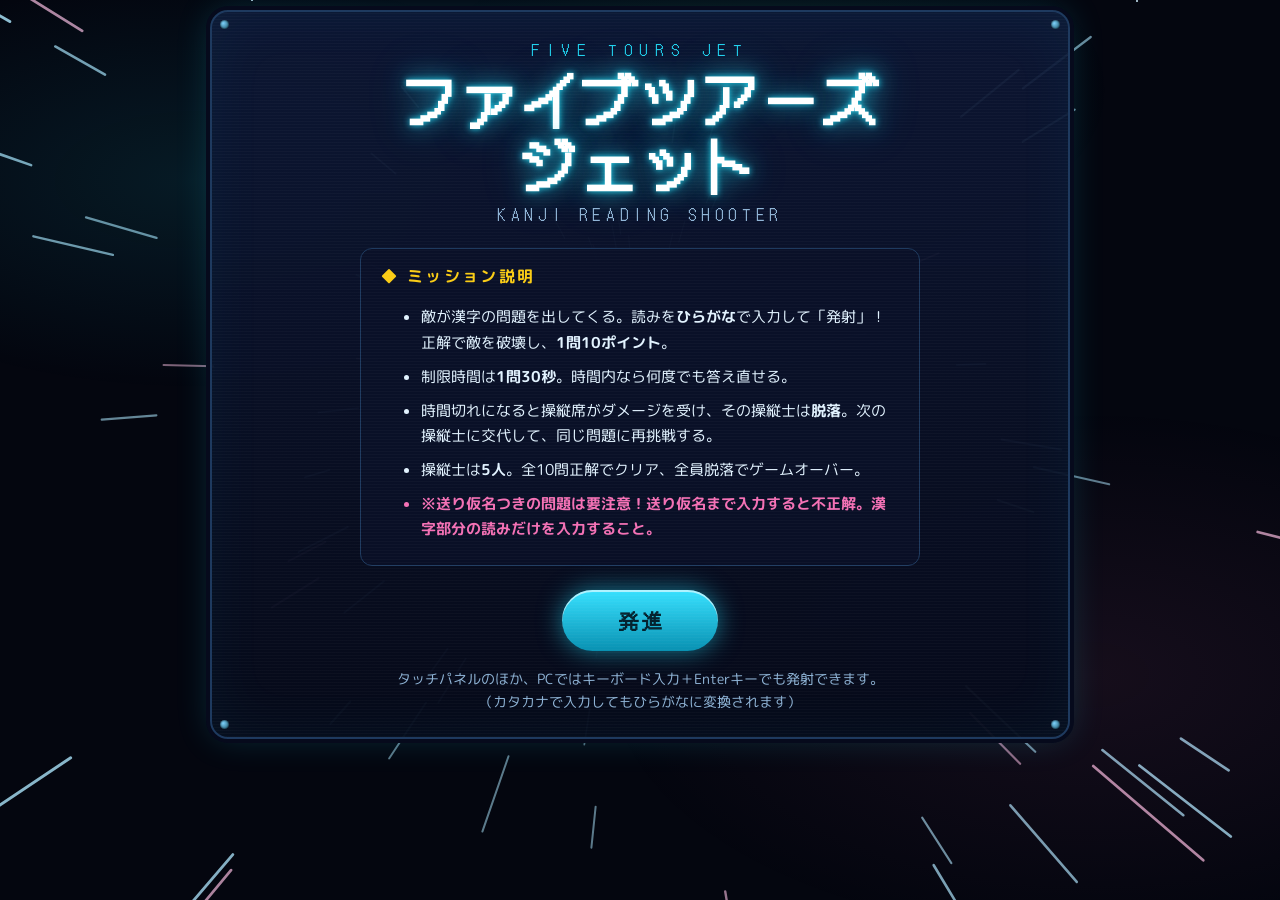
==== five-tours-jet.html @ 2ede93f9 "Add files via upload" ====
<!doctype html>
<html lang="ja">
  <head>
    <meta charset="utf-8" />
    <meta name="viewport" content="width=device-width, initial-scale=1, viewport-fit=cover" />
    <meta name="color-scheme" content="dark" />
    <link rel="icon" href="data:," />
    <title>ファイブツアーズジェット</title>
    <link rel="preconnect" href="https://fonts.googleapis.com" />
    <link rel="preconnect" href="https://fonts.gstatic.com" crossorigin />
    <link href="https://fonts.googleapis.com/css2?family=DotGothic16&family=Kaisei+Decol:wght@500;700&family=Kaisei+Opti:wght@500;700;800&family=M+PLUS+Rounded+1c:wght@500;700;800&display=swap" rel="stylesheet" />
    <style>
      :root{
        --bg:#04060f;
        --panel:#0a1128;
        --panel2:#0d1735;
        --line:#1e3a5f;
        --cyan:#22d3ee;
        --cyan-dim:#0e7490;
        --magenta:#f471b5;
        --yellow:#facc15;
        --red:#f87171;
        --green:#4ade80;
        --text:#e2f3ff;
        --text-dim:#8fb4d6;
      }
      *{ box-sizing:border-box; }
      html,body{ height:100%; }
      body{
        margin:0;
        background:var(--bg);
        color:var(--text);
        font-family:"M PLUS Rounded 1c","Hiragino Maru Gothic ProN",sans-serif;
        overflow-x:hidden;
        -webkit-tap-highlight-color:transparent;
      }
      button{ font-family:inherit; cursor:pointer; }
      button, input{ min-height:2.25rem; }

      /* ---------- starfield ---------- */
      #warp{ position:fixed; inset:0; width:100%; height:100%; pointer-events:none; z-index:0; }
      #stars{ position:fixed; inset:0; overflow:hidden; pointer-events:none; z-index:0; }
      .star{
        position:absolute; border-radius:50%; background:#cfefff;
        animation:fall linear infinite, twinkle ease-in-out infinite alternate;
      }
      #stars.fast .star{ animation-duration:.8s, .3s; }
      @keyframes fall{ from{ transform:translateY(-3vh);} to{ transform:translateY(103vh);} }
      @keyframes twinkle{ from{ opacity:.25;} to{ opacity:1;} }
      .nebula{
        position:fixed; inset:0; pointer-events:none; z-index:0;
        background:
          radial-gradient(600px 300px at 15% 20%, rgba(34,211,238,.10), transparent 70%),
          radial-gradient(700px 380px at 85% 75%, rgba(244,113,181,.08), transparent 70%),
          radial-gradient(500px 260px at 60% 10%, rgba(74,222,128,.05), transparent 70%);
      }

      #app{ position:relative; z-index:1; max-width:880px; margin:0 auto; padding:10px 10px 28px; }

      /* ---------- cockpit frame ---------- */
      .cockpit{
        position:relative;
        background:linear-gradient(180deg, rgba(13,23,53,.92), rgba(6,10,26,.96));
        border:2px solid var(--line);
        border-radius:18px;
        box-shadow:0 0 0 4px #060a1c, 0 0 34px rgba(34,211,238,.18), inset 0 0 60px rgba(34,211,238,.05);
        padding:14px 14px 18px;
      }
      .cockpit::before{
        content:""; position:absolute; inset:0; pointer-events:none; border-radius:16px;
        background:repeating-linear-gradient(0deg, rgba(255,255,255,.022) 0 1px, transparent 1px 3px);
      }
      .rivet{ position:absolute; width:9px; height:9px; border-radius:50%;
        background:radial-gradient(circle at 35% 35%, #7dd3fc, #164e63);
        box-shadow:inset 0 0 2px #000; }
      .rivet.tl{ top:8px; left:8px; } .rivet.tr{ top:8px; right:8px; }
      .rivet.bl{ bottom:8px; left:8px; } .rivet.br{ bottom:8px; right:8px; }

      .dotfont{ font-family:"DotGothic16","M PLUS Rounded 1c",sans-serif; letter-spacing:.04em; }

      /* ---------- start screen ---------- */
      #screen-start{ text-align:center; padding:26px 10px 10px; }
      .title-sub{ color:var(--cyan); font-size:.95rem; letter-spacing:.5em; margin:0 0 6px; }
      h1.title{
        margin:0 0 4px; font-size:clamp(2rem, 8.5vw, 3.6rem); line-height:1.15;
        color:#fff; text-shadow:0 0 6px var(--cyan), 0 0 22px rgba(34,211,238,.75), 0 0 46px rgba(34,211,238,.4);
      }
      .title-en{ color:var(--text-dim); font-size:clamp(.8rem,3vw,1rem); letter-spacing:.35em; margin:0 0 22px; }
      .rules{
        text-align:left; max-width:560px; margin:0 auto 24px;
        background:rgba(10,17,40,.75); border:1px solid var(--line); border-radius:12px;
        padding:16px 20px 8px;
      }
      .rules h2{ margin:0 0 10px; font-size:1rem; color:var(--yellow); letter-spacing:.15em; }
      .rules li{ margin-bottom:9px; line-height:1.65; font-size:.95rem; }
      .rules .trap-note{ color:var(--magenta); font-weight:700; }
      .big-btn{
        display:inline-block; border:none; border-radius:999px;
        background:linear-gradient(180deg,#38e1ff,#0891b2);
        color:#03222e; font-weight:800; font-size:1.25rem; letter-spacing:.2em;
        padding:16px 52px 16px calc(52px + .2em);
        box-shadow:0 0 24px rgba(34,211,238,.55), inset 0 2px 0 rgba(255,255,255,.6);
        transition:transform .08s ease, box-shadow .15s ease;
      }
      .big-btn:hover{ box-shadow:0 0 36px rgba(34,211,238,.85), inset 0 2px 0 rgba(255,255,255,.6); }
      .big-btn:active{ transform:scale(.96); }
      .start-note{ color:var(--text-dim); font-size:.85rem; margin-top:16px; line-height:1.7; }

      /* ---------- HUD ---------- */
      .hud{
        display:flex; flex-wrap:wrap; gap:8px 14px; align-items:center; justify-content:space-between;
        border-bottom:1px dashed var(--line); padding-bottom:10px; margin-bottom:8px;
      }
      .hud .score{ font-size:1.3rem; color:var(--yellow); text-shadow:0 0 10px rgba(250,204,21,.5); }
      .hud .score small{ font-size:.7rem; color:var(--text-dim); letter-spacing:.2em; display:block; }
      .hud .qnum{ font-size:1.3rem; color:#fff; }
      .hud .qnum small{ font-size:.7rem; color:var(--text-dim); letter-spacing:.2em; display:block; text-align:right; }
      .pilots{ display:flex; gap:6px; align-items:flex-end; }
      .pilot{
        width:46px; text-align:center; padding:5px 2px 4px; border-radius:9px;
        border:1px solid var(--line); background:rgba(10,17,40,.8); position:relative;
      }
      .pilot .helmet{
        width:26px; height:26px; margin:0 auto 2px; border-radius:50%;
        background:radial-gradient(circle at 35% 30%, #bae6fd, #0284c7 60%, #0c4a6e);
        border:2px solid #7dd3fc; display:flex; align-items:center; justify-content:center;
        font-size:.8rem; font-weight:800; color:#04121f;
      }
      .pilot .plabel{ font-size:.58rem; color:var(--text-dim); line-height:1.2; }
      .pilot.active{ border-color:var(--cyan); box-shadow:0 0 12px rgba(34,211,238,.65); background:rgba(8,47,73,.85); }
      .pilot.active .plabel{ color:var(--cyan); font-weight:700; }
      .pilot.out{ opacity:.45; filter:grayscale(1); }
      .pilot.out::after{
        content:"✕"; position:absolute; inset:0; display:flex; align-items:center; justify-content:center;
        font-size:1.7rem; font-weight:800; color:var(--red); text-shadow:0 0 8px rgba(248,113,113,.8);
      }
      .pilot.out .plabel{ color:var(--red); }

      /* ---------- timer ---------- */
      .timer-row{ display:flex; align-items:center; gap:10px; margin:4px 0 6px; }
      .timer-label{ font-size:.72rem; letter-spacing:.25em; color:var(--text-dim); white-space:nowrap; }
      .timer-track{ flex:1; height:16px; border-radius:999px; background:#0b1531; border:1px solid var(--line); overflow:hidden; }
      .timer-bar{
        height:100%; width:100%; border-radius:999px;
        background:linear-gradient(90deg,#0ea5b7,var(--cyan));
        box-shadow:0 0 12px rgba(34,211,238,.7);
        transition:width .1s linear, background .3s;
      }
      .timer-bar.warn{ background:linear-gradient(90deg,#b45309,var(--yellow)); box-shadow:0 0 12px rgba(250,204,21,.7); }
      .timer-bar.danger{ background:linear-gradient(90deg,#b91c1c,var(--red)); box-shadow:0 0 14px rgba(248,113,113,.85); animation:blink .5s steps(2) infinite; }
      @keyframes blink{ 50%{ filter:brightness(1.6);} }
      .timer-sec{ font-size:1.5rem; min-width:3.2ch; text-align:right; color:#fff; }
      .timer-sec.danger{ color:var(--red); }

      /* ---------- stage ---------- */
      .stage{ position:relative; text-align:center; padding:8px 0 2px; min-height:196px; perspective:640px; }
      .enemy{
        font-size:clamp(4.2rem, 17vw, 6.4rem); line-height:1.1; display:inline-block;
        filter:drop-shadow(0 0 18px rgba(244,113,181,.45));
        animation:hover 2.6s ease-in-out infinite;
      }
      @keyframes hover{ 0%,100%{ transform:translateY(0) rotate(-2deg);} 50%{ transform:translateY(-10px) rotate(2deg);} }
      .enemy.destroyed{ animation:destroy .7s ease forwards; }
      @keyframes destroy{ 30%{ transform:scale(1.25) rotate(8deg); filter:brightness(2.4);} 100%{ transform:scale(.1) rotate(40deg); opacity:0; } }
      .enemy-name{ color:var(--magenta); font-size:.85rem; letter-spacing:.3em; margin-top:2px; }
      .question-label{ color:var(--text-dim); font-size:.85rem; letter-spacing:.3em; margin:12px 0 0; }
      .question{
        font-family:"Kaisei Opti","Kaisei Decol","HG正楷書体-PRO","HGP正楷書体","HG正楷書体","正楷書体","KaiTi","楷体","STKaiti","Hiragino Mincho ProN",serif;
        font-size:clamp(3rem, 13vw, 5.4rem); font-weight:800; line-height:1.25;
        /* 本家の出題字：明るいオレンジのグラデーション文字＋細い黒縁。
           読めることを最優先し、縁取りは字形を潰さない太さに抑える */
        background:linear-gradient(180deg,#ffe9ad 0%,#ffc35c 28%,#ff9a1f 58%,#ff7a00 100%);
        -webkit-background-clip:text; background-clip:text;
        color:#ff8c1a; -webkit-text-fill-color:transparent;
        -webkit-text-stroke:.03em #1a0d00; paint-order:stroke fill;
        text-shadow:none;
        filter:drop-shadow(0 2px 1px rgba(22,10,0,.28));
        margin:0; letter-spacing:.06em;
        transform-origin:center center; will-change:transform;
      }
      .telop{
        display:none; margin:12px auto 0; max-width:600px;
        background:rgba(80,7,36,.85); border:2px solid var(--magenta); border-radius:8px;
        color:#ffd7ec; font-weight:800; font-size:clamp(.8rem,3.4vw,.98rem); line-height:1.5;
        padding:8px 12px; animation:telopblink 1s steps(2) infinite;
      }
      .telop.show{ display:block; }
      @keyframes telopblink{ 50%{ border-color:#fbcfe8; box-shadow:0 0 16px rgba(244,113,181,.6);} }

      /* banner */
      .banner{
        position:absolute; inset:0; display:flex; align-items:center; justify-content:center;
        pointer-events:none; z-index:5;
      }
      .banner span{
        font-size:clamp(2.2rem, 10vw, 4rem); font-weight:800; letter-spacing:.08em;
        opacity:0; transform:scale(.5);
        text-shadow:0 0 10px currentColor, 0 0 34px currentColor;
      }
      .banner.pop span{ animation:pop .9s ease forwards; }
      .banner.good span{ color:var(--green); }
      .banner.bad span{ color:var(--red); }
      .banner.info span{ color:var(--cyan); font-size:clamp(1.5rem,7vw,2.6rem); }
      @keyframes pop{ 0%{ opacity:0; transform:scale(.4) rotate(-6deg);} 25%{ opacity:1; transform:scale(1.15) rotate(2deg);} 45%{ transform:scale(1);} 75%{ opacity:1;} 100%{ opacity:0; transform:scale(1.05) translateY(-8px);} }

      .particle{
        position:fixed; z-index:40; pointer-events:none; font-size:1.4rem; color:var(--yellow);
        text-shadow:0 0 10px rgba(250,204,21,.9);
      }
      .bullet{
        position:fixed; z-index:41; pointer-events:none;
        font-family:"DotGothic16",sans-serif; font-weight:700;
        font-size:clamp(1.6rem,6vw,2.4rem); color:#a5f3fc;
        text-shadow:0 0 6px var(--cyan), 0 0 20px var(--cyan), 2px 0 14px rgba(34,211,238,.8);
        white-space:nowrap;
      }

      /* ---------- answer display ---------- */
      .answer-wrap{ margin-top:10px; }
      .answer-label{ font-size:.72rem; letter-spacing:.25em; color:var(--text-dim); margin-bottom:4px; }
      .answer-display{
        min-height:62px; border:2px solid var(--cyan-dim); border-radius:12px;
        background:rgba(2,12,24,.9); box-shadow:inset 0 0 24px rgba(34,211,238,.12), 0 0 14px rgba(34,211,238,.25);
        display:flex; align-items:center; justify-content:center; padding:8px 12px;
      }
      .answer-text{
        font-family:"DotGothic16",sans-serif;
        font-size:clamp(2rem, 9vw, 3.2rem); letter-spacing:.14em; color:#ecfeff;
        text-shadow:0 0 10px rgba(34,211,238,.65); word-break:break-all; text-align:center; line-height:1.2;
      }
      .answer-text:empty::before{ content:"タッチパネルで入力"; color:#3f6186; font-size:clamp(1rem,4.5vw,1.4rem); text-shadow:none; }
      .caret{ display:inline-block; width:.55em; height:1em; margin-left:.08em; vertical-align:-.08em;
        background:var(--cyan); animation:blink 1s steps(2) infinite; }

      .kb-row{ display:flex; gap:8px; margin-top:10px; align-items:stretch; }
      .kb-row label{ font-size:.72rem; letter-spacing:.15em; color:var(--text-dim); align-self:center; white-space:nowrap; }
      #kb-input{
        flex:1; min-width:0; background:rgba(2,12,24,.9); border:1px solid var(--line); border-radius:9px;
        color:var(--text); font-size:1.1rem; padding:8px 12px; font-family:inherit;
      }
      #kb-input:focus{ outline:2px solid var(--cyan-dim); }

      /* ---------- panel ---------- */
      .panel{
        margin-top:12px; display:grid; grid-template-rows:repeat(5, 1fr); grid-auto-flow:column;
        grid-auto-columns:1fr; gap:5px;
      }
      .kana{
        border:1px solid var(--line); border-radius:9px; background:linear-gradient(180deg,#12234d,#0a1736);
        color:#e0f2fe; font-size:clamp(1.05rem, 4.6vw, 1.5rem); font-weight:700;
        min-height:48px; padding:2px 0;
        box-shadow:inset 0 1px 0 rgba(125,211,252,.25);
        transition:background .05s, transform .05s;
        touch-action:manipulation; user-select:none; -webkit-user-select:none;
      }
      .kana:active{ background:var(--cyan); color:#03222e; transform:scale(.93); }
      .kana-gap{ min-height:48px; }

      /* small kana keys */
      .panel-small{
        margin-top:6px; display:grid; grid-template-columns:repeat(10, 1fr); gap:5px;
      }
      .kana.small{
        min-height:42px; font-size:clamp(.9rem, 4vw, 1.25rem);
        background:linear-gradient(180deg,#14532d,#0a2e22);
        border-color:#166534; color:#bbf7d0;
        box-shadow:inset 0 1px 0 rgba(134,239,172,.25);
      }
      .kana.small:active{ background:var(--green); color:#052e16; }

      .controls{ display:flex; flex-wrap:wrap; gap:6px; margin-top:8px; }
      .ctl{
        flex:1 1 22%; border:1px solid var(--cyan-dim); border-radius:9px;
        background:rgba(8,47,73,.7); color:#a5f3fc; font-weight:700; font-size:.95rem;
        min-height:46px; padding:6px 4px; touch-action:manipulation; user-select:none; -webkit-user-select:none;
      }
      .ctl:active{ background:var(--cyan-dim); transform:scale(.96); }
      .ctl small{ display:block; font-size:.62rem; color:var(--text-dim); font-weight:500; }
      .ctl:active small{ color:#cffafe; }

      .fire-btn{
        position:sticky; bottom:10px; z-index:30;
        margin-top:10px; width:100%; border:none; border-radius:12px;
        background:linear-gradient(180deg,#fb7185,#be123c);
        color:#fff; font-weight:800; font-size:1.5rem; letter-spacing:.4em; padding:14px 0 14px .4em;
        box-shadow:0 0 22px rgba(244,63,94,.55), inset 0 2px 0 rgba(255,255,255,.45);
        touch-action:manipulation;
      }
      .fire-btn:active{ transform:scale(.97); }
      .fire-btn:disabled{ opacity:.45; box-shadow:none; }

      /* ---------- effects ---------- */
      .shake{ animation:shake .45s ease; }
      @keyframes shake{
        0%,100%{ transform:translate(0,0);} 15%{ transform:translate(-9px,3px) rotate(-.5deg);}
        30%{ transform:translate(8px,-3px);} 45%{ transform:translate(-7px,-2px) rotate(.5deg);}
        60%{ transform:translate(6px,3px);} 75%{ transform:translate(-4px,1px);}
      }
      .shake-hard{ animation:shakehard .7s ease; }
      @keyframes shakehard{
        0%,100%{ transform:translate(0,0);} 10%{ transform:translate(-16px,6px) rotate(-1.2deg);}
        25%{ transform:translate(14px,-6px) rotate(1deg);} 40%{ transform:translate(-12px,-5px);}
        55%{ transform:translate(10px,5px) rotate(-.8deg);} 70%{ transform:translate(-7px,2px);}
        85%{ transform:translate(4px,-2px);}
      }
      #damage-flash{
        position:fixed; inset:0; pointer-events:none; z-index:30; opacity:0;
        background:radial-gradient(ellipse at center, transparent 40%, rgba(220,38,38,.55) 100%);
      }
      #damage-flash.on{ animation:dmg .8s ease; }
      @keyframes dmg{ 0%{ opacity:0;} 15%{ opacity:1;} 100%{ opacity:0;} }

      /* ---------- result ---------- */
      #screen-result{ text-align:center; padding:30px 10px 12px; }
      .result-title{
        font-size:clamp(2rem, 9vw, 3.4rem); margin:0 0 6px; color:#fff;
        text-shadow:0 0 8px var(--green), 0 0 30px rgba(74,222,128,.6);
      }
      .result-title.over{ text-shadow:0 0 8px var(--red), 0 0 30px rgba(248,113,113,.6); }
      .result-msg{ font-size:1.05rem; line-height:1.8; margin:0 auto 20px; max-width:520px; }
      .result-msg .perfect{ color:var(--yellow); font-weight:800; font-size:1.2rem;
        text-shadow:0 0 12px rgba(250,204,21,.7); display:block; margin-bottom:6px; }
      .stats{
        display:flex; flex-wrap:wrap; gap:10px; justify-content:center; margin-bottom:26px;
      }
      .stat{
        min-width:120px; background:rgba(10,17,40,.8); border:1px solid var(--line); border-radius:12px; padding:12px 16px;
      }
      .stat small{ display:block; color:var(--text-dim); font-size:.7rem; letter-spacing:.2em; margin-bottom:4px; }
      .stat b{ font-size:1.7rem; color:#fff; }
      .stat b em{ font-style:normal; font-size:.95rem; color:var(--text-dim); }

      [hidden]{ display:none !important; }

      @media (max-width:560px){
        #app{ padding:6px 6px 20px; }
        .cockpit{ padding:10px 8px 14px; border-radius:14px; }
        .pilot{ width:40px; }
        .pilot .helmet{ width:22px; height:22px; font-size:.7rem; }
        .stage{ min-height:178px; }
        .kana, .kana-gap{ min-height:44px; }
        .kana.small{ min-height:38px; }
        .hud .score, .hud .qnum{ font-size:1.1rem; }
      }
      @media (prefers-reduced-motion: reduce){
        .enemy, .star, .timer-bar.danger{ animation:none !important; }
        .question{ will-change:auto; }
      }
    </style>
  </head>
  <body>
    <canvas id="warp" aria-hidden="true"></canvas>
    <div id="stars" aria-hidden="true"></div>
    <div class="nebula" aria-hidden="true"></div>
    <div id="damage-flash" aria-hidden="true"></div>

    <div id="app">
      <!-- ================= START ================= -->
      <section id="screen-start" class="cockpit">
        <span class="rivet tl"></span><span class="rivet tr"></span><span class="rivet bl"></span><span class="rivet br"></span>
        <p class="title-sub dotfont">FIVE TOURS JET</p>
        <h1 class="title dotfont">ファイブツアーズ<br />ジェット</h1>
        <p class="title-en dotfont">KANJI READING SHOOTER</p>
        <div class="rules">
          <h2>◆ ミッション説明</h2>
          <ul>
            <li>敵が漢字の問題を出してくる。読みを<strong>ひらがな</strong>で入力して「発射」！正解で敵を破壊し、<strong>1問10ポイント</strong>。</li>
            <li>制限時間は<strong>1問30秒</strong>。時間内なら何度でも答え直せる。</li>
            <li>時間切れになると操縦席がダメージを受け、その操縦士は<strong>脱落</strong>。次の操縦士に交代して、同じ問題に再挑戦する。</li>
            <li>操縦士は<strong>5人</strong>。全10問正解でクリア、全員脱落でゲームオーバー。</li>
            <li class="trap-note">※送り仮名つきの問題は要注意！送り仮名まで入力すると不正解。漢字部分の読みだけを入力すること。</li>
          </ul>
        </div>
        <button id="start-btn" class="big-btn dotfont" type="button">発進</button>
        <p class="start-note">タッチパネルのほか、PCではキーボード入力＋Enterキーでも発射できます。<br />（カタカナで入力してもひらがなに変換されます）</p>
      </section>

      <!-- ================= GAME ================= -->
      <section id="screen-game" class="cockpit" hidden>
        <span class="rivet tl"></span><span class="rivet tr"></span><span class="rivet bl"></span><span class="rivet br"></span>

        <div class="hud">
          <div class="score dotfont"><small>SCORE</small><span id="hud-score">0</span></div>
          <div class="pilots" id="pilots" aria-label="操縦士"></div>
          <div class="qnum dotfont"><small>QUESTION</small><span id="hud-qnum">1 / 10</span></div>
        </div>

        <div class="timer-row">
          <span class="timer-label dotfont">TIME</span>
          <div class="timer-track"><div class="timer-bar" id="timer-bar"></div></div>
          <span class="timer-sec dotfont" id="timer-sec">30</span>
        </div>

        <div class="stage" id="stage">
          <div class="enemy" id="enemy" aria-hidden="true">👾</div>
          <div class="enemy-name dotfont" id="enemy-name">ENEMY</div>
          <p class="question-label">この漢字の読みは？</p>
          <p class="question" id="question">紫陽花</p>
          <p class="telop" id="telop">注意：送り仮名トラップ！送り仮名まで入力すると不正解になります。漢字部分の読みだけを入力してください。</p>
          <div class="banner" id="banner"><span id="banner-text"></span></div>
        </div>

        <div class="answer-wrap">
          <div class="answer-label dotfont">ANSWER — 解答</div>
          <div class="answer-display" id="answer-display">
            <span class="answer-text" id="answer-text"></span><span class="caret" id="caret"></span>
          </div>
        </div>

        <div class="kb-row">
          <label for="kb-input">キーボード入力</label>
          <input id="kb-input" type="text" autocomplete="off" autocapitalize="off" placeholder="ひらがなで入力して Enter で発射" />
        </div>

        <div class="panel" id="panel" role="group" aria-label="ひらがなパネル"></div>

        <div class="panel-small" id="panel-small" role="group" aria-label="小文字パネル"></div>

        <div class="controls">
          <button class="ctl" id="btn-dakuten" type="button">゛ 濁点<small>だくてん</small></button>
          <button class="ctl" id="btn-handakuten" type="button">゜ 半濁点<small>はんだくてん</small></button>
          <button class="ctl" id="btn-del" type="button">消去<small>1文字もどる</small></button>
          <button class="ctl" id="btn-clear" type="button">全消去<small>すべて消す</small></button>
        </div>

        <button class="fire-btn dotfont" id="fire-btn" type="button">発射</button>
      </section>

      <!-- ================= RESULT ================= -->
      <section id="screen-result" class="cockpit" hidden>
        <span class="rivet tl"></span><span class="rivet tr"></span><span class="rivet bl"></span><span class="rivet br"></span>
        <h2 class="result-title dotfont" id="result-title">MISSION CLEAR!</h2>
        <p class="result-msg" id="result-msg"></p>
        <div class="stats">
          <div class="stat"><small>SCORE</small><b class="dotfont" id="stat-score">0</b></div>
          <div class="stat"><small>正解数</small><b class="dotfont" id="stat-correct">0<em> / 10</em></b></div>
          <div class="stat"><small>残り操縦士</small><b class="dotfont" id="stat-pilots">5<em> / 5人</em></b></div>
          <div class="stat" id="stat-reach-wrap" hidden><small>到達問題</small><b class="dotfont" id="stat-reach">1<em>問目</em></b></div>
        </div>
        <button id="retry-btn" class="big-btn dotfont" type="button">もう一度遊ぶ</button>
      </section>
    </div>

    <script>
      "use strict";
      /* ================= 問題データ（全102問・難易度5ティア制） =================
         1〜2問目：ティア1 / 3〜4問目：ティア2 / 5〜6問目：ティア3 /
         7〜8問目：ティア4 / 9〜10問目：ティア5（2問ずつ一段ずつ難しくなる）
         送り仮名トラップは8〜10問目のうち1問に必ず入る */
      var TIER1 = [
        ["河馬","かば"],["朱鷺","とき"],["雉","きじ"],["若芽","わかめ"],["竹輪","ちくわ"],
        ["土竜","もぐら"],["海月","くらげ"]
      ];
      var TIER2 = [
        ["向日葵","ひまわり"],["蒲公英","たんぽぽ"],["札幌","さっぽろ"],["函館","はこだて"],["小樽","おたる"],
        ["紫陽花","あじさい"],["秋桜","こすもす"],["烏賊","いか"],["鰯","いわし"],["鰹","かつお"],
        ["鯰","なまず"],["河豚","ふぐ"],["海胆","うに"],["梟","ふくろう"],["鶉","うずら"],
        ["五月雨","さみだれ"],["時雨","しぐれ"],["雪崩","なだれ"]
      ];
      var TIER3 = [
        ["啄木鳥","きつつき"],["蝸牛","かたつむり"],["蝙蝠","こうもり"],["駱駝","らくだ"],["麒麟","きりん"],
        ["孔雀","くじゃく"],["霙","みぞれ"],["氷柱","つらら"],["陽炎","かげろう"],["大蒜","にんにく"],
        ["茗荷","みょうが"],["蒲鉾","かまぼこ"],["鰹節","かつおぶし"],["佐世保","させぼ"],["枚方","ひらかた"],
        ["弘前","ひろさき"],["羽鳥","はとり"],["酸漿","ほおずき"],["無花果","いちじく"],["枇杷","びわ"],
        ["石榴","ざくろ"],["胡桃","くるみ"],["蜻蛉","とんぼ"]
      ];
      var TIER4 = [
        ["海鼠","なまこ"],["蛞蝓","なめくじ"],["木漏れ日","こもれび"],["蜃気楼","しんきろう"],["泡沫","うたかた"],
        ["早急","さっきゅう"],["重複","ちょうふく"],["遵守","じゅんしゅ"],["月極","つきぎめ"],["吃驚","びっくり"],
        ["杜撰","ずさん"],["攪拌","かくはん"],["心太","ところてん"],["我孫子","あびこ"],["柏","かしわ"],
        ["木更津","きさらづ"],["習志野","ならしの"],["茅ヶ崎","ちがさき"],["橿原","かしはら"],["鹿沼","かぬま"],
        ["四日市","よっかいち"],["舞鶴","まいづる"],["豊中","とよなか"],["尾道","おのみち"],["久留米","くるめ"],
        ["指宿","いぶすき"],["出水","いずみ"],["薬師寺","やくしじ"],["神宮寺","じんぐうじ"],["鴨志田","かもしだ"],
        ["鬼塚","おにづか"],["丹下","たんげ"],["博物館","はくぶつかん"],["救急救命士","きゅうきゅうきゅうめいし"]
      ];
      var TIER5 = [
        ["小鳥遊","たかなし"],["四月一日","わたぬき"],["五月七日","つゆり"],["月見里","やまなし"],["春夏冬","あきない"],
        ["百目鬼","どうめき"],["五百旗頭","いおきべ"],["御手洗","みたらい"],["調所","ずしょ"],["肝付","きもつき"],
        ["宍粟","しそう"],["匝瑳","そうさ"],["一卵性双生児","いちらんせいそうせいじ"],["二卵性双生児","にらんせいそうせいじ"],["特別支援学校","とくべつしえんがっこう"],
        ["高等専門学校","こうとうせんもんがっこう"],["厚生労働省","こうせいろうどうしょう"],["国土交通省","こくどこうつうしょう"],["首都高速道路","しゅとこうそくどうろ"],["文部科学省","もんぶかがくしょう"]
      ];
      var TRAP_Q = [
        ["素晴らしい","すばら"],["著しい","いちじる"],["甚だしい","はなは"]
      ];
      var ENEMIES = [
        ["👾","インベーダー"],["🛸","UFO"],["🤖","ロボット"],["👽","エイリアン"],["🦖","かいじゅう"],
        ["🐙","オクトパス"],["🦑","イカ型メカ"],["👹","オニ"],["💀","スカル"],["🐲","ドラゴン"],
        ["🦂","スコーピオン"],["🕷️","スパイダー"],["🦠","ウイルス"],["👁️","ビッグアイ"],["🎃","パンプキン"]
      ];
      var QUESTION_COUNT = 10, TIME_LIMIT = 30, PILOT_COUNT = 5, MAX_LEN = 12;

      /* ================= 50音パネル ================= */
      var COLS = [
        ["あ","い","う","え","お"],
        ["か","き","く","け","こ"],
        ["さ","し","す","せ","そ"],
        ["た","ち","つ","て","と"],
        ["な","に","ぬ","ね","の"],
        ["は","ひ","ふ","へ","ほ"],
        ["ま","み","む","め","も"],
        ["や",null,"ゆ",null,"よ"],
        ["ら","り","る","れ","ろ"],
        ["わ","ん","を",null,null]
      ];
      var DAKUTEN = {"か":"が","き":"ぎ","く":"ぐ","け":"げ","こ":"ご","さ":"ざ","し":"じ","す":"ず","せ":"ぜ","そ":"ぞ",
        "た":"だ","ち":"ぢ","つ":"づ","て":"で","と":"ど","は":"ば","ひ":"び","ふ":"ぶ","へ":"べ","ほ":"ぼ","う":"ゔ"};
      var DAKUTEN_REV = {}; Object.keys(DAKUTEN).forEach(function(k){ DAKUTEN_REV[DAKUTEN[k]] = k; });
      var HANDAKUTEN = {"は":"ぱ","ひ":"ぴ","ふ":"ぷ","へ":"ぺ","ほ":"ぽ"};
      var HANDAKUTEN_REV = {}; Object.keys(HANDAKUTEN).forEach(function(k){ HANDAKUTEN_REV[HANDAKUTEN[k]] = k; });
      var SMALL_KEYS = ["ぁ","ぃ","ぅ","ぇ","ぉ","ゃ","ゅ","ょ","っ","ゎ"];

      /* ================= DOM ================= */
      function $(id){ return document.getElementById(id); }
      var el = {
        start: $("screen-start"), game: $("screen-game"), result: $("screen-result"),
        score: $("hud-score"), qnum: $("hud-qnum"), pilots: $("pilots"),
        tbar: $("timer-bar"), tsec: $("timer-sec"),
        enemy: $("enemy"), enemyName: $("enemy-name"), question: $("question"), telop: $("telop"),
        banner: $("banner"), bannerText: $("banner-text"),
        ansDisplay: $("answer-display"), ansText: $("answer-text"), caret: $("caret"),
        kb: $("kb-input"), panel: $("panel"), panelSmall: $("panel-small"), fire: $("fire-btn"),
        stage: $("stage"), flash: $("damage-flash"), stars: $("stars")
      };

      /* ================= 星空 ================= */
      (function makeStars(){
        for (var i = 0; i < 130; i++){
          var s = document.createElement("span");
          s.className = "star";
          var size = Math.random() < 0.85 ? 2 : 3;
          s.style.width = size + "px"; s.style.height = size + "px";
          s.style.left = (Math.random() * 100) + "%";
          s.style.top = (Math.random() * -10) + "%";
          s.style.animationDuration = (7 + Math.random() * 14) + "s, " + (1 + Math.random() * 2.4) + "s";
          s.style.animationDelay = (-Math.random() * 20) + "s, 0s";
          el.stars.appendChild(s);
        }
      })();

      /* ================= 前進感：ワープ背景（中心から外へ流れる星） ================= */
      var warpBoostLevel = 1, warpBoostUntil = 0;
      function warpBoost(level, ms){
        if (level > warpBoostLevel) warpBoostLevel = level;
        warpBoostUntil = performance.now() + (ms || 700);
      }
      (function warpField(){
        var cv = $("warp");
        if (!cv || !cv.getContext) return;
        var ctx = cv.getContext("2d");
        var reduce = window.matchMedia && window.matchMedia("(prefers-reduced-motion: reduce)").matches;
        var W = 0, H = 0, CX = 0, CY = 0, MAXR = 0, last = 0;
        var COUNT = 180, stars = [];
        function newStar(init){
          return {
            a: Math.random() * Math.PI * 2,
            d: init ? Math.random() : 0.02 + Math.random() * 0.08,
            sp: 0.09 + Math.random() * 0.17,
            warm: Math.random() > 0.86
          };
        }
        for (var i = 0; i < COUNT; i++) stars.push(newStar(true));
        function drawStatic(){
          ctx.clearRect(0, 0, W, H);
          ctx.fillStyle = "#beeaff";
          for (var i = 0; i < stars.length; i++){
            var st = stars[i], r = st.d * MAXR;
            ctx.globalAlpha = 0.12 + st.d * 0.45;
            ctx.beginPath();
            ctx.arc(CX + Math.cos(st.a) * r, CY + Math.sin(st.a) * r, 1.2, 0, Math.PI * 2);
            ctx.fill();
          }
          ctx.globalAlpha = 1;
        }
        function resize(){
          var dpr = Math.min(window.devicePixelRatio || 1, 1.5);
          W = window.innerWidth; H = window.innerHeight;
          cv.width = Math.round(W * dpr); cv.height = Math.round(H * dpr);
          ctx.setTransform(dpr, 0, 0, dpr, 0, 0);
          CX = W / 2; CY = H * 0.42;
          var dy = Math.max(CY, H - CY);
          MAXR = Math.sqrt(CX * CX + dy * dy) + 40;
          if (reduce) drawStatic();
        }
        function frame(t){
          requestAnimationFrame(frame);
          var dt = Math.min(0.05, last ? (t - last) / 1000 : 0.016);
          last = t;
          if (performance.now() > warpBoostUntil && warpBoostLevel > 1){
            warpBoostLevel = Math.max(1, warpBoostLevel - dt * 1.7);
          }
          var boost = warpBoostLevel;
          ctx.clearRect(0, 0, W, H);
          ctx.lineCap = "round";
          for (var i = 0; i < stars.length; i++){
            var st = stars[i];
            /* 外へ行くほど加速する：中心付近はゆっくり、手前ほど速く・長く伸びる */
            var step = st.sp * boost * dt * (0.25 + st.d * 1.1 + st.d * st.d * 1.35);
            var d0 = Math.max(0, st.d - step * (11 + boost * 2.5 + st.d * 5));
            st.d += step;
            if (st.d >= 1){ stars[i] = newStar(false); continue; }
            var r0 = d0 * MAXR, r1 = st.d * MAXR;
            var cos = Math.cos(st.a), sin = Math.sin(st.a);
            ctx.strokeStyle = st.warm
              ? "rgba(249,190,225," + (0.12 + st.d * 0.68) + ")"
              : "rgba(175,232,255," + (0.12 + st.d * 0.72) + ")";
            ctx.lineWidth = 0.7 + st.d * 2.4;
            ctx.beginPath();
            ctx.moveTo(CX + cos * r0, CY + sin * r0);
            ctx.lineTo(CX + cos * r1, CY + sin * r1);
            ctx.stroke();
          }
        }
        window.addEventListener("resize", resize);
        resize();
        if (!reduce) requestAnimationFrame(frame);
      })();

      /* ================= 効果音（WebAudio） ================= */
      var AC = null;
      function audio(){
        if (!AC){
          var Ctx = window.AudioContext || window.webkitAudioContext;
          if (Ctx) AC = new Ctx();
        }
        if (AC && AC.state === "suspended") AC.resume();
        return AC;
      }
      function tone(freq, dur, type, vol, delay, slideTo){
        var ac = audio(); if (!ac) return;
        var t0 = ac.currentTime + (delay || 0);
        var o = ac.createOscillator(), g = ac.createGain();
        o.type = type || "square";
        o.frequency.setValueAtTime(freq, t0);
        if (slideTo) o.frequency.exponentialRampToValueAtTime(slideTo, t0 + dur);
        g.gain.setValueAtTime(vol || 0.12, t0);
        g.gain.exponentialRampToValueAtTime(0.001, t0 + dur);
        o.connect(g); g.connect(ac.destination);
        o.start(t0); o.stop(t0 + dur + 0.02);
      }
      var SFX = {
        fire:    function(){ tone(280, 0.22, "square", 0.14, 0, 980); },
        correct: function(){ [523,659,784,1047].forEach(function(f,i){ tone(f, 0.16, "square", 0.12, i*0.09); }); },
        damage:  function(){ tone(420, 0.7, "sawtooth", 0.16, 0, 55); tone(90, 0.7, "triangle", 0.18, 0.05, 40); },
        tick:    function(){ tone(1150, 0.05, "square", 0.05); },
        push:    function(){ tone(660, 0.05, "sine", 0.06); },
        change:  function(){ tone(392, 0.12, "square", 0.1); tone(587, 0.18, "square", 0.1, 0.1); }
      };

      /* ================= ゲーム状態 ================= */
      var G = null;
      function shuffle(a){
        a = a.slice();
        for (var i = a.length - 1; i > 0; i--){
          var j = Math.floor(Math.random() * (i + 1));
          var t = a[i]; a[i] = a[j]; a[j] = t;
        }
        return a;
      }
      function sampleTier(arr, n){
        return shuffle(arr).slice(0, n).map(function(q){ return { q: q[0], a: q[1], trap: false }; });
      }
      function pickQuestions(){
        /* 難易度グラデーション：序盤は読みやすく、終盤ほど難読になるよう
           ティアごとに抽選する（各ティア内はランダム・重複なし） */
        var list = sampleTier(TIER1, 2)          /* 1〜2問目 */
          .concat(sampleTier(TIER2, 2))          /* 3〜4問目 */
          .concat(sampleTier(TIER3, 2))          /* 5〜6問目 */
          .concat(sampleTier(TIER4, 2))          /* 7〜8問目 */
          .concat(sampleTier(TIER5, 2));         /* 9〜10問目 */
        /* 送り仮名トラップは8〜10問目（インデックス7〜9）のどこかに必ず1問入れる */
        var trap = shuffle(TRAP_Q).slice(0, 1).map(function(q){ return { q: q[0], a: q[1], trap: true }; })[0];
        list[7 + Math.floor(Math.random() * 3)] = trap;
        return list;
      }
      function newGame(){
        G = {
          questions: pickQuestions(),
          qi: 0, score: 0, correct: 0,
          pilot: 0, alive: [true, true, true, true, true],
          answer: "", phase: "playing",
          remaining: TIME_LIMIT, deadline: 0, timerId: null, lastTickSec: -1
        };
      }

      /* ================= 表示更新 ================= */
      function renderPilots(){
        el.pilots.innerHTML = "";
        for (var i = 0; i < PILOT_COUNT; i++){
          var d = document.createElement("div");
          d.className = "pilot" + (G.alive[i] ? (i === G.pilot ? " active" : "") : " out");
          d.innerHTML = '<div class="helmet">' + (i + 1) + '</div><div class="plabel">' +
            (G.alive[i] ? (i === G.pilot ? "操縦中" : "操縦士" + (i + 1)) : "脱落") + "</div>";
          el.pilots.appendChild(d);
        }
      }
      function renderHUD(){
        el.score.textContent = G.score;
        el.qnum.textContent = Math.min(G.qi + 1, QUESTION_COUNT) + " / " + QUESTION_COUNT;
        renderPilots();
      }
      function renderAnswer(){
        el.ansText.textContent = G.answer;
        el.kb.value = G.answer;
      }
      function renderTimer(){
        var r = Math.max(0, G.remaining);
        el.tbar.style.width = (r / TIME_LIMIT * 100) + "%";
        el.tsec.textContent = Math.ceil(r);
        el.tbar.className = "timer-bar" + (r <= 8 ? " danger" : (r <= 15 ? " warn" : ""));
        el.tsec.className = "timer-sec dotfont" + (r <= 8 ? " danger" : "");
        updateApproach();
      }
      /* 漢字の接近：制限時間の経過に合わせて少しずつ大きくなる（手前へ迫る）。
         開始時 0.82倍 → 時間切れ直前 1.55倍まで滑らかに拡大する */
      var APPROACH_MIN = 0.82, APPROACH_MAX = 1.55;
      var currentApproachMax = APPROACH_MAX;
      /* 長い問題は拡大しすぎると画面からはみ出すので、文字数で上限を抑える */
      function computeApproachMax(text){
        var n = (text || "").length;
        if (n >= 7) return 1.08;
        if (n === 6) return 1.18;
        if (n === 5) return 1.32;
        if (n === 4) return 1.45;
        return APPROACH_MAX;
      }
      function approachScale(){
        if (!G) return APPROACH_MIN;
        var p = 1 - Math.max(0, Math.min(TIME_LIMIT, G.remaining)) / TIME_LIMIT;
        return APPROACH_MIN + (currentApproachMax - APPROACH_MIN) * p;
      }
      function updateApproach(){
        if (!G || G.phase === "throwing") return;
        el.question.style.transform = "scale(" + approachScale().toFixed(4) + ")";
      }
      /* 出題：敵の位置（奥・小さい）から漢字が手前へ飛んでくる短いアニメーション。
         終わったら done を呼ぶ（タイマーはその後に始まるので制限時間は丸ごと使える） */
      function throwKanji(done){
        var reduce = window.matchMedia && window.matchMedia("(prefers-reduced-motion: reduce)").matches;
        el.question.getAnimations().forEach(function(a){ a.cancel(); });
        el.question.style.transform = "scale(" + APPROACH_MIN + ")";
        el.question.style.opacity = "1";
        if (reduce || !el.question.animate){ done(); return; }
        var startScale = APPROACH_MIN;
        var anim = el.question.animate([
          { transform: "translateY(-118px) scale(0.16) rotate(-5deg)", opacity: 0 },
          { transform: "translateY(-72px) scale(0.34) rotate(2deg)", opacity: 1, offset: 0.38 },
          { transform: "translateY(-18px) scale(" + (startScale * 0.82) + ") rotate(0deg)", opacity: 1, offset: 0.78 },
          { transform: "translateY(0px) scale(" + startScale + ")", opacity: 1 }
        ], { duration: 640, easing: "cubic-bezier(.22,.75,.32,1)" });
        var finished = false;
        function fin(){ if (!finished){ finished = true; done(); } }
        anim.onfinish = fin;
        anim.oncancel = fin;
        setTimeout(fin, 800);
      }
      function showBanner(text, kind, ms){
        el.bannerText.textContent = text;
        el.banner.className = "banner " + kind;
        void el.banner.offsetWidth;
        el.banner.classList.add("pop");
        setTimeout(function(){ el.banner.classList.remove("pop"); }, ms || 950);
      }
      function shakeIt(hard){
        var target = el.game;
        target.classList.remove("shake", "shake-hard");
        void target.offsetWidth;
        target.classList.add(hard ? "shake-hard" : "shake");
      }

      /* ================= タイマー ================= */
      function startTimer(){
        stopTimer();
        G.deadline = performance.now() + G.remaining * 1000;
        G.lastTickSec = Math.ceil(G.remaining);
        G.timerId = setInterval(function(){
          G.remaining = Math.max(0, (G.deadline - performance.now()) / 1000);
          renderTimer();
          var sec = Math.ceil(G.remaining);
          if (sec !== G.lastTickSec){
            G.lastTickSec = sec;
            if (sec <= 5 && sec > 0 && G.phase === "playing") SFX.tick();
          }
          if (G.remaining <= 0) onTimeout();
        }, 50);
        renderTimer();
      }
      function stopTimer(){
        if (G && G.timerId){ clearInterval(G.timerId); G.timerId = null; }
      }

      /* ================= 問題進行 ================= */
      function loadQuestion(){
        var q = G.questions[G.qi];
        var e = ENEMIES[Math.floor(Math.random() * ENEMIES.length)];
        el.enemy.textContent = e[0];
        el.enemy.classList.remove("destroyed");
        el.enemyName.textContent = "ENEMY — " + e[1];
        el.question.textContent = q.q;
        currentApproachMax = computeApproachMax(q.q);
        el.telop.classList.toggle("show", q.trap);
        G.answer = "";
        renderAnswer();
        G.remaining = TIME_LIMIT;
        renderHUD();
        renderTimer();
        /* 敵が漢字を投げてくる演出の間は入力を受け付けず、着弾してから計時開始 */
        G.phase = "throwing";
        el.fire.disabled = true;
        throwKanji(function(){
          if (!G || G.phase !== "throwing") return;
          G.phase = "playing";
          el.fire.disabled = false;
          startTimer();
        });
      }
      /* 時間切れで操縦士が交代したとき：同じ問題を、漢字を投げ直して最初から */
      function retrySameQuestion(){
        G.answer = "";
        renderAnswer();
        G.remaining = TIME_LIMIT;
        renderTimer();
        G.phase = "throwing";
        el.fire.disabled = true;
        throwKanji(function(){
          if (!G || G.phase !== "throwing") return;
          G.phase = "playing";
          el.fire.disabled = false;
          startTimer();
        });
      }
      function nextQuestion(){
        G.qi++;
        if (G.qi >= QUESTION_COUNT){ finishGame(true); return; }
        loadQuestion();
      }

      /* ================= 判定 ================= */
      function toHiragana(s){
        return s.replace(/[ァ-ヶ]/g, function(c){ return String.fromCharCode(c.charCodeAt(0) - 0x60); });
      }
      function normalize(s){
        return toHiragana(s).replace(/[\s　]/g, "");
      }
      function fire(){
        if (!G || G.phase !== "playing") return;
        if (!G.answer) return;
        G.phase = "firing";
        stopTimer();
        el.fire.disabled = true;
        SFX.fire();
        warpBoost(4.0, 850);
        shootProjectile(function(){
          var q = G.questions[G.qi];
          if (normalize(G.answer) === q.a) onCorrect();
          else onWrong();
        });
      }
      function shootProjectile(done){
        var from = el.ansDisplay.getBoundingClientRect();
        var to = el.enemy.getBoundingClientRect();
        var b = document.createElement("div");
        b.className = "bullet";
        b.textContent = G.answer;
        b.style.left = (from.left + from.width / 2) + "px";
        b.style.top = (from.top) + "px";
        b.style.transform = "translate(-50%,-50%)";
        document.body.appendChild(b);
        var dx = (to.left + to.width / 2) - (from.left + from.width / 2);
        var dy = (to.top + to.height / 2) - from.top;
        var anim = b.animate([
          { transform: "translate(-50%,-50%) scale(1)", opacity: 1 },
          { transform: "translate(calc(-50% + " + dx + "px), calc(-50% + " + dy + "px)) scale(.55)", opacity: 1 }
        ], { duration: 420, easing: "cubic-bezier(.3,.7,.6,1)" });
        anim.onfinish = function(){ b.remove(); done(); };
      }
      function explode(){
        var r = el.enemy.getBoundingClientRect();
        var cx = r.left + r.width / 2, cy = r.top + r.height / 2;
        var glyphs = ["✦","✧","★","✸"];
        for (var i = 0; i < 16; i++){
          var p = document.createElement("span");
          p.className = "particle";
          p.textContent = glyphs[i % glyphs.length];
          p.style.left = cx + "px"; p.style.top = cy + "px";
          if (i % 3 === 0) p.style.color = "#f471b5";
          if (i % 3 === 1) p.style.color = "#22d3ee";
          document.body.appendChild(p);
          var ang = (Math.PI * 2 * i) / 16 + Math.random() * 0.4;
          var dist = 70 + Math.random() * 110;
          var a = p.animate([
            { transform: "translate(-50%,-50%) scale(1)", opacity: 1 },
            { transform: "translate(calc(-50% + " + Math.cos(ang) * dist + "px), calc(-50% + " + Math.sin(ang) * dist + "px)) scale(.3)", opacity: 0 }
          ], { duration: 650 + Math.random() * 300, easing: "cubic-bezier(.1,.8,.4,1)" });
          (function(node, anim){ anim.onfinish = function(){ node.remove(); }; })(p, a);
        }
      }
      function onCorrect(){
        G.phase = "clear";
        G.score += 10;
        G.correct++;
        SFX.correct();
        explode();
        el.enemy.classList.add("destroyed");
        el.stars.classList.add("fast");
        warpBoost(5.8, 1450);
        showBanner("破壊！", "good");
        renderHUD();
        setTimeout(function(){
          el.stars.classList.remove("fast");
          nextQuestion();
        }, 1150);
      }
      /* 不正解：演出は一切なし。入力した答えがそのまま消え、残り時間のまま打ち直せる */
      function onWrong(){
        G.phase = "playing";
        G.answer = "";
        renderAnswer();
        el.fire.disabled = false;
        startTimer();
      }
      function onTimeout(){
        stopTimer();
        if (G.phase !== "playing") return;
        G.phase = "timeout";
        SFX.damage();
        shakeIt(true);
        el.flash.classList.remove("on"); void el.flash.offsetWidth; el.flash.classList.add("on");
        G.alive[G.pilot] = false;
        renderPilots();
        showBanner("時間切れ！", "bad", 1100);
        setTimeout(function(){
          G.pilot++;
          if (G.pilot >= PILOT_COUNT){ finishGame(false); return; }
          SFX.change();
          showBanner("操縦士" + (G.pilot + 1) + "、出撃！", "info", 1000);
          renderPilots();
          retrySameQuestion();
        }, 1250);
      }

      /* ================= 終了 ================= */
      function finishGame(cleared){
        stopTimer();
        G.phase = "over";
        el.game.hidden = true;
        el.result.hidden = false;
        var aliveCount = G.alive.filter(Boolean).length;
        var title = $("result-title"), msg = $("result-msg");
        $("stat-score").textContent = G.score;
        $("stat-correct").innerHTML = G.correct + "<em> / " + QUESTION_COUNT + "</em>";
        $("stat-pilots").innerHTML = aliveCount + "<em> / " + PILOT_COUNT + "人</em>";
        if (cleared){
          title.textContent = "MISSION CLEAR!";
          title.classList.remove("over");
          $("stat-reach-wrap").hidden = true;
          if (aliveCount === PILOT_COUNT){
            msg.innerHTML = '<span class="perfect">★ パーフェクトクリア ★</span>' +
              "全10問を制覇し、操縦士5人全員が生還した！まさに伝説のファイブツアーズ。漢字マスターの称号は君のものだ！";
            SFX.correct(); setTimeout(function(){ SFX.correct(); }, 350);
          } else {
            msg.textContent = "全10問を撃破し、見事ミッションクリア！生き残った操縦士たちと勝利を分かち合おう。";
            SFX.correct();
          }
        } else {
          title.textContent = "GAME OVER";
          title.classList.add("over");
          $("stat-reach-wrap").hidden = false;
          $("stat-reach").innerHTML = (G.qi + 1) + "<em>問目</em>";
          msg.textContent = "操縦士全員が脱落…。ジェットは " + (G.qi + 1) + " 問目の「" + G.questions[G.qi].q +
            "」（読み： " + G.questions[G.qi].a + "）に阻まれた。読みを鍛えて再出撃しよう！";
          SFX.damage();
        }
        window.scrollTo({ top: 0, behavior: "smooth" });
      }

      /* ================= 入力 ================= */
      function setAnswer(s){
        G.answer = s.slice(0, MAX_LEN);
        renderAnswer();
      }
      function pushChar(c){
        if (!G || G.phase !== "playing") return;
        if (G.answer.length >= MAX_LEN) return;
        SFX.push();
        setAnswer(G.answer + c);
      }
      function transformLast(map, rev){
        if (!G || G.phase !== "playing" || !G.answer) return;
        var last = G.answer.slice(-1), rep = null;
        if (map[last]) rep = map[last];
        else if (rev && rev[last]) rep = rev[last];
        if (rep){ SFX.push(); setAnswer(G.answer.slice(0, -1) + rep); }
      }
      (function buildPanel(){
        /* 五十音表と同じ並び：右端が「あ」行、左へ か・さ・た…の順（列内は上から あいうえお） */
        COLS.slice().reverse().forEach(function(col){
          col.forEach(function(ch){
            if (ch === null){
              var gap = document.createElement("div");
              gap.className = "kana-gap";
              el.panel.appendChild(gap);
            } else {
              var b = document.createElement("button");
              b.type = "button"; b.className = "kana"; b.textContent = ch;
              b.setAttribute("aria-label", ch);
              b.addEventListener("click", function(){ pushChar(ch); });
              el.panel.appendChild(b);
            }
          });
        });
      })();
      /* 小文字は1文字ずつ独立したキーとして配置 */
      SMALL_KEYS.forEach(function(ch){
        var b = document.createElement("button");
        b.type = "button"; b.className = "kana small"; b.textContent = ch;
        b.setAttribute("aria-label", "小文字 " + ch);
        b.addEventListener("click", function(){ pushChar(ch); });
        el.panelSmall.appendChild(b);
      });
      $("btn-dakuten").addEventListener("click", function(){ transformLast(DAKUTEN, DAKUTEN_REV); });
      $("btn-handakuten").addEventListener("click", function(){ transformLast(HANDAKUTEN, HANDAKUTEN_REV); });
      $("btn-del").addEventListener("click", function(){
        if (!G || G.phase !== "playing") return;
        SFX.push(); setAnswer(G.answer.slice(0, -1));
      });
      $("btn-clear").addEventListener("click", function(){
        if (!G || G.phase !== "playing") return;
        SFX.push(); setAnswer("");
      });
      el.fire.addEventListener("click", fire);

      el.kb.addEventListener("input", function(){
        if (!G || G.phase !== "playing") { renderAnswer(); return; }
        var v = normalize(el.kb.value).replace(/[^ぁ-ゖー]/g, "");
        setAnswer(v);
      });
      el.kb.addEventListener("keydown", function(e){
        if (e.key === "Enter" && !e.isComposing){ e.preventDefault(); fire(); }
      });

      /* ================= 開始 ================= */
      function startGame(){
        audio();
        newGame();
        el.start.hidden = true;
        el.result.hidden = true;
        el.game.hidden = false;
        loadQuestion();
        window.scrollTo({ top: 0, behavior: "smooth" });
      }
      $("start-btn").addEventListener("click", startGame);
      $("retry-btn").addEventListener("click", startGame);
    </script>
  </body>
</html>
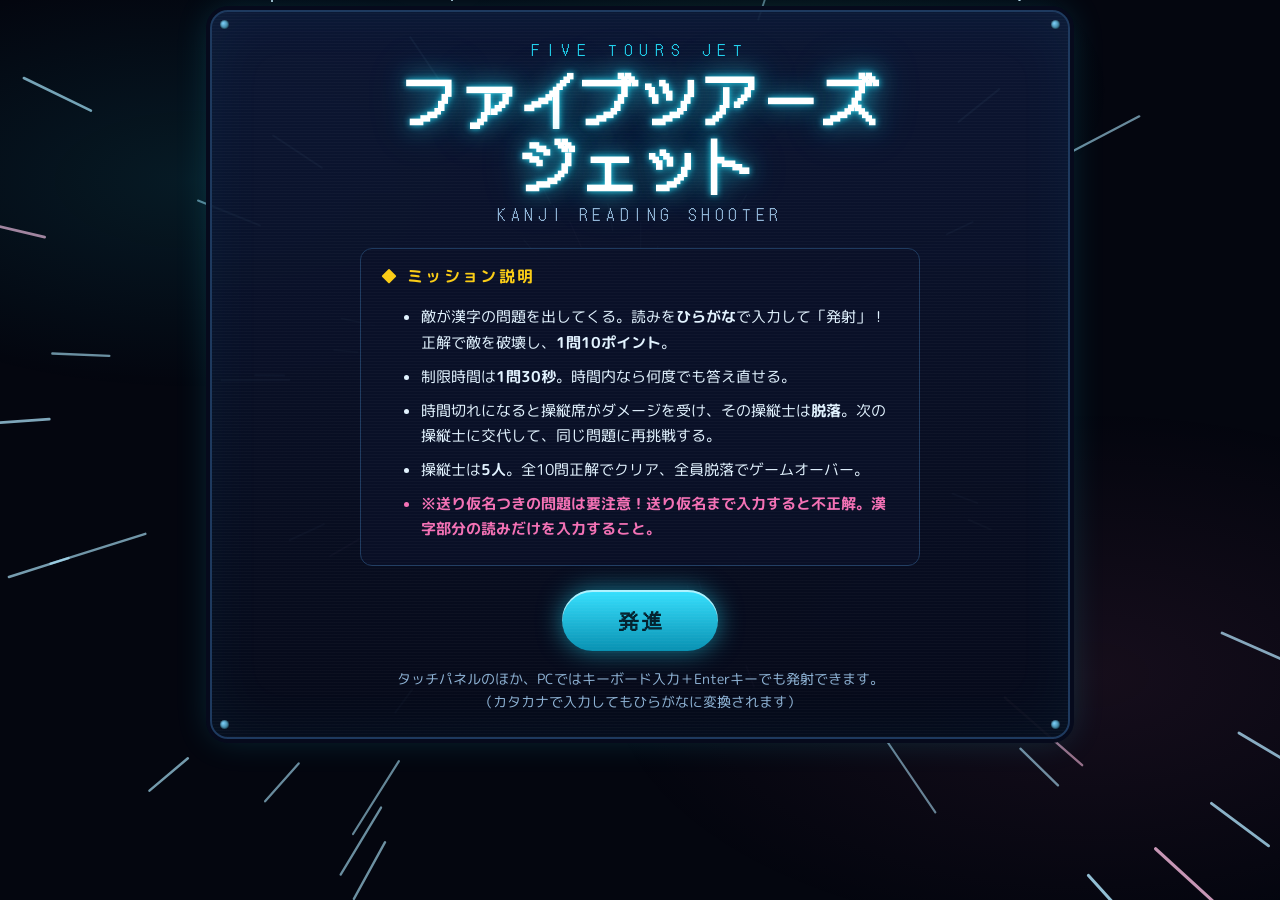
==== commit b53d6202: "ポートフォリオの指摘対応（分類・リンク・入力修正・サンプル問題追加）" ====
--- a/five-tours-jet.html
+++ b/five-tours-jet.html
@@ -1029,7 +1029,16 @@
       });
       el.fire.addEventListener("click", fire);
 
-      el.kb.addEventListener("input", function(){
+      var kbComposing = false;
+      el.kb.addEventListener("compositionstart", function(){ kbComposing = true; });
+      el.kb.addEventListener("compositionend", function(){
+        kbComposing = false;
+        if (!G || G.phase !== "playing") { renderAnswer(); return; }
+        var v = normalize(el.kb.value).replace(/[^ぁ-ゖー]/g, "");
+        setAnswer(v);
+      });
+      el.kb.addEventListener("input", function(e){
+        if (kbComposing || e.isComposing) return;
         if (!G || G.phase !== "playing") { renderAnswer(); return; }
         var v = normalize(el.kb.value).replace(/[^ぁ-ゖー]/g, "");
         setAnswer(v);
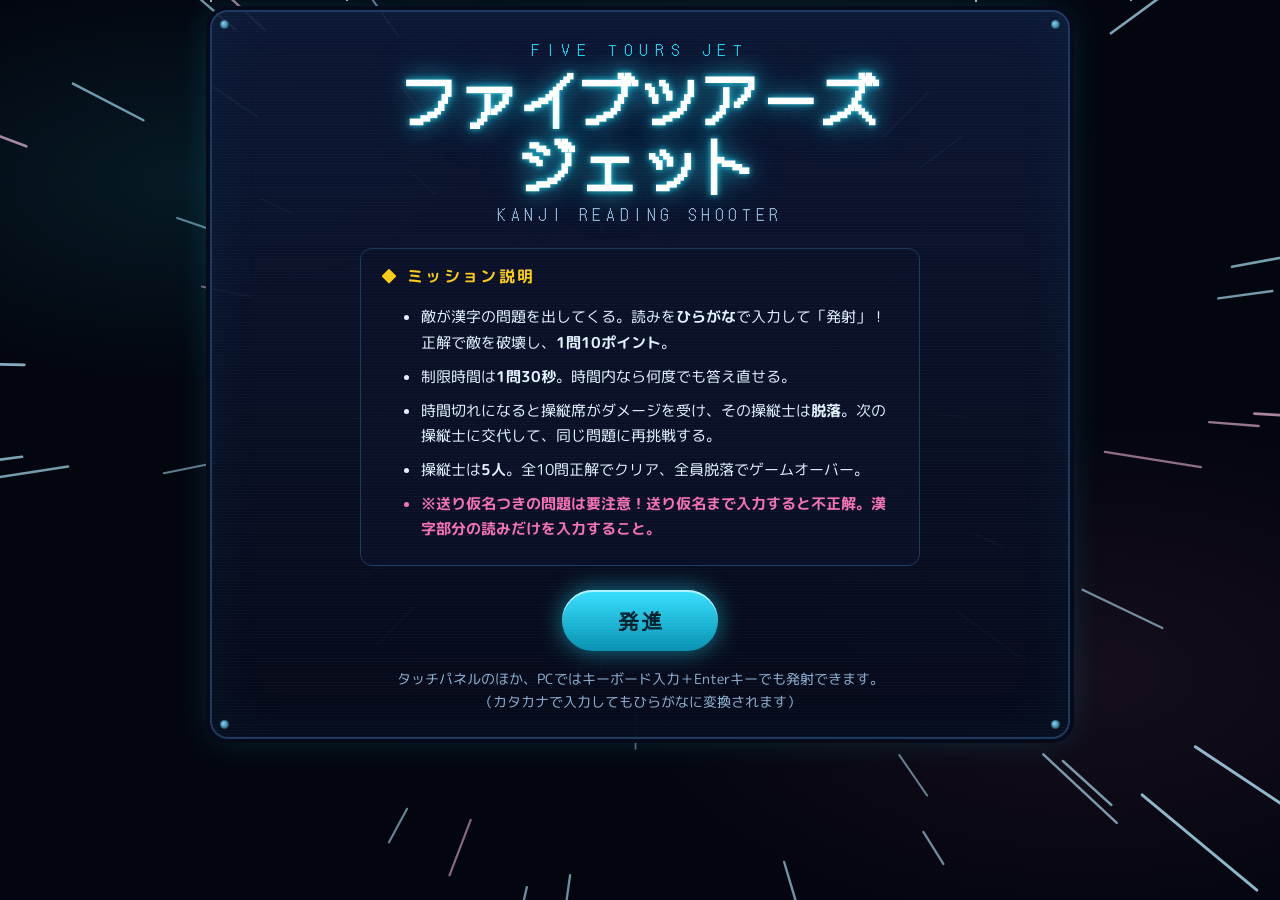
==== commit 9e06dad2: "ファイブツアーズジェット：不正解時の跳ね返し演出を復活" ====
--- a/five-tours-jet.html
+++ b/five-tours-jet.html
@@ -206,6 +206,21 @@
       .particle{
         position:fixed; z-index:40; pointer-events:none; font-size:1.4rem; color:var(--yellow);
         text-shadow:0 0 10px rgba(250,204,21,.9);
+      }
+      /* bounced-back characters (wrong answer) */
+      .bounce-char{
+        position:fixed; z-index:42; pointer-events:none;
+        font-family:"DotGothic16",sans-serif; font-weight:700;
+        font-size:clamp(1.5rem,5.5vw,2.2rem); color:#fda4af;
+        text-shadow:0 0 6px var(--red), 0 0 18px rgba(248,113,113,.85);
+        white-space:nowrap;
+      }
+      .impact{
+        position:fixed; z-index:43; pointer-events:none;
+        font-family:"DotGothic16",sans-serif; font-weight:700;
+        font-size:clamp(1.3rem,5vw,2rem); color:#fff;
+        text-shadow:0 0 8px var(--yellow), 0 0 22px rgba(250,204,21,.9);
+        white-space:nowrap;
       }
       .bullet{
         position:fixed; z-index:41; pointer-events:none;
@@ -639,6 +654,7 @@
       }
       var SFX = {
         fire:    function(){ tone(280, 0.22, "square", 0.14, 0, 980); },
+        bounce:  function(){ tone(320, 0.16, "square", 0.12, 0, 85); tone(130, 0.24, "triangle", 0.15, 0.02, 55); },
         correct: function(){ [523,659,784,1047].forEach(function(f,i){ tone(f, 0.16, "square", 0.12, i*0.09); }); },
         damage:  function(){ tone(420, 0.7, "sawtooth", 0.16, 0, 55); tone(90, 0.7, "triangle", 0.18, 0.05, 40); },
         tick:    function(){ tone(1150, 0.05, "square", 0.05); },
@@ -852,7 +868,7 @@
         shootProjectile(function(){
           var q = G.questions[G.qi];
           if (normalize(G.answer) === q.a) onCorrect();
-          else onWrong();
+          else bounceBack(G.answer, onWrong);
         });
       }
       function shootProjectile(done){
@@ -872,6 +888,58 @@
           { transform: "translate(calc(-50% + " + dx + "px), calc(-50% + " + dy + "px)) scale(.55)", opacity: 1 }
         ], { duration: 420, easing: "cubic-bezier(.3,.7,.6,1)" });
         anim.onfinish = function(){ b.remove(); done(); };
+      }
+      /* 不正解：撃った文字が敵に当たって「パァン」と跳ね返り、散らばって落ちる */
+      function bounceBack(text, done){
+        var reduce = window.matchMedia && window.matchMedia("(prefers-reduced-motion: reduce)").matches;
+        if (reduce || !text){ done(); return; }
+        SFX.bounce();
+        var r = el.enemy.getBoundingClientRect();
+        var cx = r.left + r.width / 2, cy = r.top + r.height / 2;
+        el.enemy.animate([
+          { transform: "scale(1)" },
+          { transform: "scale(1.18) rotate(-4deg)" },
+          { transform: "scale(1)" }
+        ], { duration: 260, easing: "ease-out" });
+        var imp = document.createElement("div");
+        imp.className = "impact";
+        imp.textContent = "パァン！";
+        imp.style.left = cx + "px";
+        imp.style.top = (cy - r.height / 2 - 8) + "px";
+        document.body.appendChild(imp);
+        var ia = imp.animate([
+          { transform: "translate(-50%,-50%) scale(.4) rotate(-8deg)", opacity: 0 },
+          { transform: "translate(-50%,-50%) scale(1.25) rotate(3deg)", opacity: 1, offset: 0.3 },
+          { transform: "translate(-50%,-50%) scale(1.05) rotate(0deg)", opacity: 0 }
+        ], { duration: 520, easing: "ease-out" });
+        ia.onfinish = function(){ imp.remove(); };
+        var dest = el.ansDisplay.getBoundingClientRect();
+        var chars = text.split("");
+        var left = chars.length;
+        chars.forEach(function(ch, i){
+          var s = document.createElement("span");
+          s.className = "bounce-char";
+          s.textContent = ch;
+          var sx = cx + (i - (chars.length - 1) / 2) * 30;
+          s.style.left = sx + "px";
+          s.style.top = cy + "px";
+          s.style.transform = "translate(-50%,-50%)";
+          document.body.appendChild(s);
+          var dx = (dest.left + dest.width / 2 - sx) * (0.55 + Math.random() * 0.5) + (Math.random() * 90 - 45);
+          var up = 90 + Math.random() * 110;
+          var drop = (window.innerHeight - cy) + 90;
+          var rot = Math.random() * 300 - 150;
+          var a = s.animate([
+            { transform: "translate(-50%,-50%) rotate(0deg)", opacity: 1, offset: 0, easing: "cubic-bezier(.17,.67,.35,1)" },
+            { transform: "translate(calc(-50% + " + (dx * 0.6) + "px), calc(-50% - " + up + "px)) rotate(" + (rot * 0.45) + "deg)", opacity: 1, offset: 0.34, easing: "cubic-bezier(.55,.06,.68,.45)" },
+            { transform: "translate(calc(-50% + " + dx + "px), calc(-50% + " + drop + "px)) rotate(" + rot + "deg)", opacity: 0, offset: 1 }
+          ], { duration: 780 + Math.random() * 260, delay: i * 35 });
+          a.onfinish = function(){
+            s.remove();
+            left--;
+            if (left === 0) done();
+          };
+        });
       }
       function explode(){
         var r = el.enemy.getBoundingClientRect();
@@ -910,7 +978,7 @@
           nextQuestion();
         }, 1150);
       }
-      /* 不正解：演出は一切なし。入力した答えがそのまま消え、残り時間のまま打ち直せる */
+      /* 不正解：跳ね返し演出のあと、入力した答えが消え、残り時間のまま打ち直せる */
       function onWrong(){
         G.phase = "playing";
         G.answer = "";
